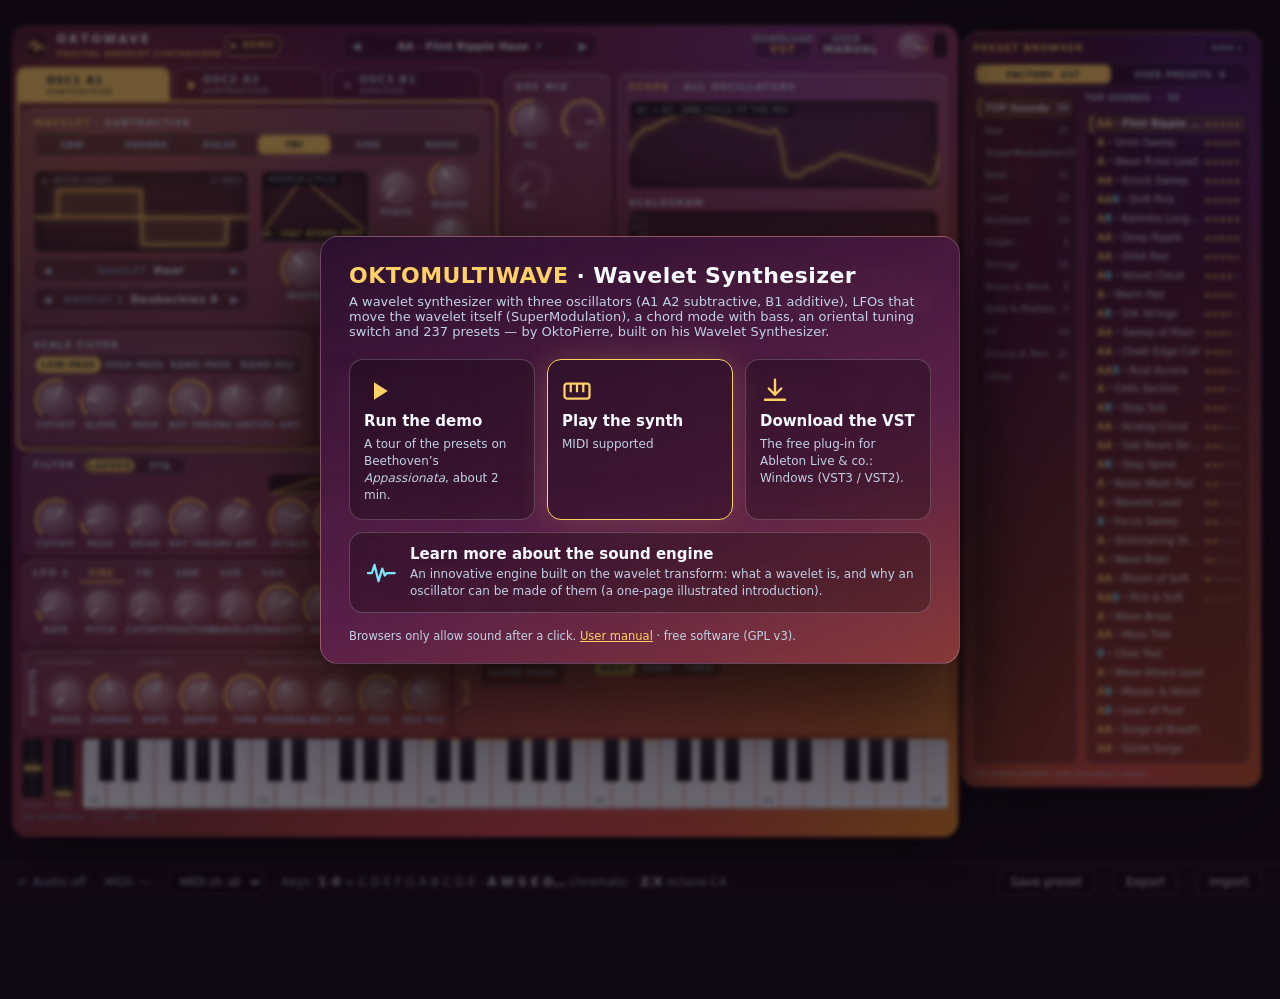
==== web/index.html @ 06628cd1 "OktoWave 1.0.7: version, docs (CLAUDE.md 3.7b, README, RELEASE_HISTORY, Revue_CPU_1.0.7.md), the wel" ====
<!doctype html>
<!-- Copyright (C) 2026 Pierre Arnaud GUYOT (OktoPierre). SPDX-License-Identifier: GPL-3.0-or-later -->
<html lang="en">
<head>
<meta charset="utf-8">
<meta name="viewport" content="width=device-width, initial-scale=1">
<title>Okto MultiWave Synth</title>
<meta name="author" content="Pierre Arnaud GUYOT (OktoPierre)">
<!-- Okto MultiWave Synth — created by Pierre Arnaud GUYOT (OktoPierre); based on his Wavelet Synthesizer (beta 0.7). Release beta 0.2 (see RELEASE_HISTORY.md). -->
<link rel="icon" href="data:image/svg+xml,%3Csvg xmlns='http://www.w3.org/2000/svg' viewBox='0 0 32 32'%3E%3Crect width='32' height='32' rx='7' fill='%2316191f'/%3E%3Cpath d='M4 16h5l3-9 4 18 4-13 3 7h5' fill='none' stroke='%232fd4c6' stroke-width='2.6' stroke-linejoin='round' stroke-linecap='round'/%3E%3C/svg%3E">
<link rel="stylesheet" href="css/synth.css">
</head>
<body>
<div id="stage">
  <div id="device" class="mode-a" aria-label="Okto MultiWave Synth — a wavelet synthesizer with three oscillators"></div>
</div>

<div id="statusbar">
  <span id="st-audio" class="st-item"><i class="dot"></i><span>Audio off</span></span>
  <span id="st-midi" class="st-item">MIDI: —</span>
  <select id="midi-ch" class="st-sel" title="MIDI input channel (right-click a control on the panel for MIDI learn)"></select>
  <span class="st-item st-keys" title="Digits 1–9 0 (or numeric keypad) = C D E F G A B C D E · letter rows A W S E D F T G Y H U J K = chromatic · Z / X = octave down / up">Keys: <b>1</b>–<b>0</b> = C D E F G A B C D E · <b>A W S E D…</b> chromatic · <b>Z</b>/<b>X</b> octave <span id="st-oct">C4</span></span>
  <button id="btn-save" class="st-btn" title="Save the current sound as a user preset">Save preset</button>
  <button id="btn-export" class="st-btn" title="Download the current sound as a .json file">Export</button>
  <button id="btn-import" class="st-btn" title="Load a preset from a .json file">Import</button>
  <input id="file-import" type="file" accept=".json,application/json" hidden>
</div>

<!-- beta 0.6: the welcome window. Browsers allow sound only after a click: each choice is that click. It comes back with a
     message in place of the sub-title when another window takes the audio (app.js showOverlay). -->
<div id="start-overlay">
  <div class="welcome" role="dialog" aria-modal="true" aria-labelledby="w-title" aria-describedby="w-sub">
    <h1 id="w-title"><span>OKTOMULTIWAVE</span> · Wavelet Synthesizer</h1>
    <p id="w-sub" class="sub">A wavelet synthesizer with three oscillators (A1 A2 subtractive, B1 additive), LFOs that move the wavelet itself (SuperModulation), a chord mode with bass, an oriental tuning switch and 237 presets — by OktoPierre, built on his Wavelet Synthesizer.</p>
    <div class="choices">
      <button id="w-demo" class="choice">
        <svg viewBox="0 0 24 24" aria-hidden="true"><path d="M8 5v14l11-7z" fill="currentColor"/></svg>
        <b>Run the demo</b><small>A tour of the presets on Beethoven’s <i>Appassionata</i>, about 2 min.</small></button>
      <button id="start-btn" class="choice main">
        <svg viewBox="0 0 24 24" aria-hidden="true"><rect x="2" y="6" width="20" height="12" rx="2" fill="none" stroke="currentColor" stroke-width="1.8"/><path d="M7 6v7M12 6v7M17 6v7" stroke="currentColor" stroke-width="1.8"/></svg>
        <b>Play the synth</b><small>MIDI supported</small></button>
      <a id="w-vst" class="choice dl" href="https://github.com/PierreArnaudGUYOT/Free-Wavelet-Synthesizer-VST/releases/latest" target="_blank" rel="noopener">
        <svg viewBox="0 0 24 24" aria-hidden="true"><path d="M12 3v12m0 0l-5-5m5 5l5-5M4 19h16" fill="none" stroke="currentColor" stroke-width="1.9" stroke-linecap="round"/></svg>
        <b>Download the VST</b><small>The free plug-in for Ableton Live &amp; co.: Windows (VST3 / VST2).</small></a>
      <a id="w-learn" class="choice learn" href="manual/wavelets.html" target="_blank" rel="noopener">
        <svg viewBox="0 0 24 24" aria-hidden="true"><path d="M1.5 12h3.2l2.1-6.5 3.2 13 3-10 2.1 5.5 1.6-2h6.3" fill="none" stroke="currentColor" stroke-width="1.8" stroke-linecap="round" stroke-linejoin="round"/></svg>
        <span><b>Learn more about the sound engine</b><small>An innovative engine built on the wavelet transform: what a wavelet is, and why an oscillator can be made of them (a one-page illustrated introduction).</small></span></a>
    </div>
    <p class="foot">Browsers only allow sound after a click. <a id="w-manual" href="manual/manual.html" target="_blank" rel="noopener">User manual</a> · free software (GPL v3).</p>
  </div>
</div>

<div id="manual-overlay" hidden>
  <div class="manual-frame">
    <div class="manual-bar">
      <span id="manual-title">Manual</span>
      <span class="st-spacer"></span>
      <a id="manual-newtab" href="#" target="_blank" rel="noopener">Open in new tab</a>
      <button id="manual-close" title="Close (Esc)">✕</button>
    </div>
    <iframe id="manual-iframe" title="User manual"></iframe>
  </div>
</div>

<script src="js/spec.js"></script>
<script src="js/core.js"></script>
<script src="js/worklet.js"></script>
<script src="js/ui.js"></script>
<script src="js/demo_data.js"></script>
<script src="js/demo.js"></script>
<script src="js/app.js"></script>
</body>
</html>
---- web/css/synth.css ----
/* Copyright (C) 2026 Pierre Arnaud GUYOT (OktoPierre)
   SPDX-License-Identifier: GPL-3.0-or-later */
/* Okto MultiWave Synth — created by Pierre Arnaud GUYOT (OktoPierre); based on his Wavelet Synthesizer (beta 0.7). Release beta 0.3.
   Web UI. The device is a fixed 1100×894 panel (+ 120 with CHORD MODE) scaled to fit. */
/* CRÉPUSCULE (Aurora family, the owner's choice among 50 mock-ups): orange to violet frosted glass. The panel is a warm diagonal gradient with soft colour blobs, the cards are glass
   (translucent white over it), the controls are dark translucent insets, the accents are gold (A1 A2) and cyan (B1). */
:root {
  --page: #0f0a12;
  --panel: #5a1f4a;
  --panel-2: #8a3a3a;
  --card: rgba(255, 255, 255, 0.10);
  --card-edge: rgba(255, 255, 255, 0.20);
  --inset: rgba(0, 0, 0, 0.28);
  --text: #f6f9ff;
  --dim: #c2d1e6;
  --faint: #7f93b0;
  --title: #dbe6f6;
  --on-accent: #10222e;  /* the text on an accent fill (active segment, tab, toggle) */
  --accent-a: #ffd166;   /* the subtractive oscillators A1 A2: gold ... */
  --accent-b: #7ae7ff;   /* ... the additive oscillator B1: cyan */
  --brand: #ffd166;      /* the colour of the page's own chrome (links, welcome window): the warm gold of the theme (it was teal) */
  --accent: var(--accent-a);
  --accent-soft: rgba(255, 209, 102, 0.16);
  --danger: #ff6b6b;
  --glass-hi: rgba(255, 255, 255, 0.28);   /* the lit top edge of a glass card */
  --glow-1: #ff7a3d; --glow-2: #7a3dff; --glow-3: #ff3d8a;   /* the three blurred colour blobs behind the cards */
  --grad: linear-gradient(135deg, #2b0f2e 0%, #5a1f4a 25%, #8a3a3a 55%, #c25a2a 85%, #e08a2a 100%);
  --font: "Segoe UI", system-ui, -apple-system, "Helvetica Neue", Arial, sans-serif;
}
* { box-sizing: border-box; }
html, body { margin: 0; height: 100%; background: var(--page); color: var(--text); font-family: var(--font); overflow: hidden; }
body { display: flex; flex-direction: column; }
button { font-family: inherit; }

#stage { flex: 1; position: relative; display: flex; align-items: center; justify-content: center; min-height: 0; }
#device {
  position: absolute; left: 0; top: 0; width: 1100px; height: 894px; transform-origin: 0 0; z-index: 2;   /* ui.js sets 980 with CHORD MODE (the chord card); above the preset list (the demo window may sit over it) */
  background: var(--grad);
  border-radius: 18px; box-shadow: 0 30px 80px rgba(0,0,0,0.7);
  user-select: none; -webkit-user-select: none; touch-action: none;
}
/* the blurred blobs: a layer 20 % larger than the panel on every side, clipped back to the panel's rectangle (inset 20 / 140 = 14.2857 %) with its rounded corners */
#device::before, #browser::before { content: ""; position: absolute; inset: -20%; z-index: 0; pointer-events: none; opacity: 0.45; filter: blur(60px); clip-path: inset(14.2857% round 18px);
  background: radial-gradient(40% 30% at 20% 25%, var(--glow-1) 0%, transparent 60%), radial-gradient(35% 30% at 75% 20%, var(--glow-2) 0%, transparent 60%), radial-gradient(45% 35% at 55% 90%, var(--glow-3) 0%, transparent 60%); }
#device { --accent-tint: rgba(255, 209, 102, 0.07); --accent-line: rgba(255, 209, 102, 0.22); }
#device.mode-b { --accent: var(--accent-b); --accent-soft: rgba(122, 231, 255, 0.16); --accent-tint: rgba(122, 231, 255, 0.07); --accent-line: rgba(122, 231, 255, 0.26); }

/* beta 0.3: the preset browser at the right of the panel (as in the VST plug-in), selection only */
#browser { position: absolute; left: 0; top: 0; width: 348px; height: 878px; transform-origin: 0 0; display: flex; flex-direction: column;
  padding: 6px 12px 10px; background: linear-gradient(160deg, #2b0f2e 0%, #5a1f4a 30%, #8a3a3a 62%, #c25a2a 100%); border: 1px solid var(--card-edge);
  border-radius: 18px; box-shadow: 0 30px 80px rgba(0,0,0,0.7), inset 0 1px 0 var(--glass-hi); user-select: none; -webkit-user-select: none; }
#browser > * { position: relative; z-index: 1; }
#browser.mode-b { --accent: var(--accent-b); }
#browser .bhead { display: flex; align-items: center; justify-content: space-between; height: 22px; }
#browser .btitle { font-size: 10.5px; font-weight: 700; letter-spacing: 0.14em; color: var(--accent); }
#browser .bhide { height: 20px; padding: 0 8px; border: 1px solid var(--card-edge); border-radius: 7px; background: var(--inset); color: var(--dim);
  font-size: 9px; font-weight: 700; letter-spacing: 0.08em; cursor: pointer; }
#browser .bhide:hover { color: var(--text); border-color: rgba(255,255,255,0.4); }
#browser .btabs { display: flex; gap: 2px; height: 28px; margin-top: 6px; padding: 2px; background: var(--inset); border: 1px solid var(--card-edge); border-radius: 9px; }
#browser .btabs button { flex: 1; border: 0; border-radius: 7px; background: transparent; color: var(--dim); font-size: 10px; font-weight: 700;
  letter-spacing: 0.06em; cursor: pointer; white-space: pre; }
#browser .btabs button:hover { color: var(--text); }
#browser .btabs button.on { background: var(--accent); color: var(--on-accent); }
#browser .bcols { flex: 1; display: flex; gap: 8px; margin-top: 8px; min-height: 0; }
#browser .bcats { width: 122px; padding: 4px; background: var(--inset); border: 1px solid var(--card-edge); border-radius: 10px; overflow-y: auto; }
#browser .bcat { display: flex; align-items: center; justify-content: space-between; height: 24px; padding: 0 6px 0 9px; margin-bottom: 2px;
  border-radius: 7px; font-size: 11px; color: var(--dim); cursor: pointer; white-space: nowrap; }
#browser .bcat .n { font-size: 9.5px; color: var(--dim); }
#browser .bcat:hover { background: rgba(255,255,255,0.08); color: var(--text); }
#browser .bcat.sel { background: var(--accent-soft); color: var(--text); font-weight: 700; box-shadow: inset 2.5px 0 0 var(--accent); }
#browser .bcat.empty { color: var(--faint); }
#browser .bright { flex: 1; display: flex; flex-direction: column; min-width: 0; }
#browser .bhd { height: 20px; font-size: 9.5px; font-weight: 700; letter-spacing: 0.06em; color: var(--dim); white-space: pre; overflow: hidden; }
#browser .blist { flex: 1; padding: 4px; background: var(--inset); border: 1px solid var(--card-edge); border-radius: 10px; overflow-y: auto; }
/* beta 0.4: a wide scroll bar, always shown, easy to drag with a trackpad (as in the plug-in) */
#browser .blist::-webkit-scrollbar { width: 12px; }
#browser .blist::-webkit-scrollbar-track { background: rgba(255,255,255,0.06); border-radius: 6px; }
#browser .blist::-webkit-scrollbar-thumb { min-height: 28px; background: rgba(255,255,255,0.27); border: 1px solid transparent; background-clip: padding-box; border-radius: 6px; }
#browser .blist::-webkit-scrollbar-thumb:hover { background-color: rgba(255,255,255,0.43); }
#browser .bsnd { display: flex; align-items: center; height: 22px; padding: 0 6px 0 9px; border-radius: 6px; font-size: 11.5px; color: var(--text);
  cursor: pointer; white-space: nowrap; }
#browser .bsnd:hover { background: rgba(255,255,255,0.09); }
#browser .bsnd.cur { background: var(--accent-soft); color: #fff; font-weight: 700; box-shadow: inset 2.5px 0 0 var(--accent); }
#browser .bsnd .eng { font-weight: 800; margin-right: 3px; }
#browser .bsnd .eng .a { color: var(--accent-a); }
#browser .bsnd .eng .b { color: var(--accent-b); }
#browser .bsnd .nm { flex: 1; overflow: hidden; text-overflow: ellipsis; }
#browser .bsnd .mk { margin-left: 6px; color: var(--accent-a); font-size: 10px; }
#browser .bsnd .mk.vote { opacity: 0.8; font-size: 9.5px; font-weight: 700; }
/* version 1.0.3: OktoPierre's stars of the third listening, 1 to 10 as five stars with half stars (a gradient cut at --r), read only */
#browser .bsnd .rate { margin-left: 4px; font-size: 9.5px; letter-spacing: 0; white-space: nowrap; background: linear-gradient(90deg, var(--accent-a) var(--r), rgba(255,255,255,0.22) var(--r)); -webkit-background-clip: text; background-clip: text; color: transparent; pointer-events: none; }
#browser .bnone { padding: 8px; font-size: 10.5px; color: var(--faint); white-space: normal; }
#browser .bstatus { margin-top: 6px; font-size: 9px; color: var(--dim); white-space: nowrap; overflow: hidden; text-overflow: ellipsis; }

.section { position: absolute; }
.section.card { background: linear-gradient(180deg, rgba(255,255,255,0.10), rgba(255,255,255,0.045)); border: 1px solid var(--card-edge); border-radius: 14px;
  box-shadow: inset 0 1px 0 var(--glass-hi), 0 10px 30px rgba(0,0,0,0.25); }
.section .title { position: absolute; left: 12px; top: 8px; font-size: 10.5px; font-weight: 700; letter-spacing: 0.16em; color: var(--title); white-space: nowrap; }
.section .title b { color: var(--accent); font-weight: 700; }
/* beta 0.3.3: a card whose title is a vertical strip at the left (EFFECTS, PLAY) */
.section.vt .title { left: 0; top: 0; width: 22px; height: 100%; display: flex; align-items: center; justify-content: center; box-sizing: border-box;
  writing-mode: vertical-rl; transform: rotate(180deg); font-size: 9.5px; letter-spacing: 0.12em; border-right: 1px solid var(--card-edge); }
.section.hidden { display: none; }
.w { position: absolute; }

/* knobs */
.knob { cursor: ns-resize; }
.knob svg { position: absolute; left: 0; top: 0; overflow: visible; }
.knob .label { position: absolute; left: -6px; right: -6px; text-align: center; font-size: 9.5px; font-weight: 600; letter-spacing: 0.06em;
  color: var(--dim); white-space: nowrap; overflow: hidden; }
.knob.active .label, .knob:hover .label { color: var(--text); }
.knob svg stop:first-child { stop-color: rgba(255,255,255,0.55); }
.knob svg stop:last-child { stop-color: rgba(255,255,255,0.12); }
.knob svg path:first-of-type { stroke: rgba(255,255,255,0.18); }
.knob svg circle:first-of-type { stroke: rgba(255,255,255,0.35); }
.knob svg line { stroke: #ffffff; }
.knob .label.value { color: var(--accent); }
.knob.disabled { opacity: 0.35; }
.knobS .label { display: none; }

/* segmented & stepper */
.seg { display: flex; background: var(--inset); border: 1px solid var(--card-edge); border-radius: 9px; padding: 2px; gap: 2px; }
.seg button { flex: 1; border: 0; background: transparent; color: var(--dim); font-size: 10px; font-weight: 700; letter-spacing: 0.08em;
  border-radius: 7px; cursor: pointer; padding: 0; }
.seg button:hover { color: var(--text); background: rgba(255,255,255,0.08); }
.seg button.on { color: var(--on-accent); background: var(--accent); box-shadow: 0 0 12px var(--accent-soft); }
/* beta 0.3: the folder tabs of the oscillators and the L-shaped plate behind the cards of the oscillator shown */
.osctabs { z-index: 3; }
/* Crépuscule: the folder tab of the oscillator shown and the plate under its cards are ONE flat outline: the accent colour, solid, 2.5 px, no glow, a flat 10 % tint inside
   (the 1.0.5 "trail of light" gradient is gone; ui.js oscTabs only draws the path) */
svg.oscframe { position: absolute; left: 0; top: 0; overflow: visible; pointer-events: none; stroke-linejoin: round; filter: none; }
svg.oscframe path { stroke: var(--accent); stroke-width: 2.5; fill: color-mix(in srgb, var(--accent) 10%, transparent); }
.otab { position: absolute; top: 0; width: 176px; height: 38px; display: flex; align-items: center; gap: 10px; padding: 0 14px; box-sizing: border-box;
  border: 2px solid var(--card-edge); border-bottom: 0; border-radius: 14px 14px 0 0; background: rgba(0,0,0,0.12); color: var(--dim); cursor: pointer; }
.otab:hover { color: var(--text); background: rgba(0,0,0,0.3); }
.otab.on { height: 40px; color: var(--on-accent); }
.otab.ea.on { background: var(--accent-a); border-color: var(--accent-a); }
.otab.eb.on { background: var(--accent-b); border-color: var(--accent-b); }
.otab .tx { display: flex; flex-direction: column; gap: 1px; text-align: left; }
.otab .t1 { font-size: 12px; font-weight: 700; letter-spacing: 0.1em; line-height: 1.1; }
.otab .t2 { font-size: 8.5px; font-weight: 600; letter-spacing: 0.12em; opacity: 0.75; line-height: 1.1; }
.otab .dot { width: 8px; height: 8px; flex: none; border-radius: 50%; background: rgba(255,255,255,0.3); }
.otab.ea.heard .dot { background: var(--accent-a); }
.otab.eb.heard .dot { background: var(--accent-b); }
.otab.on .dot { background: var(--on-accent); opacity: 0.35; }
.otab.on.heard .dot { opacity: 1; }
/* beta 0.3.4: the LFO 2 | LFO 3 tabs along the top of the LFO 2/3 card: a tab bar with the folder tabs of the oscillators in small (58 x 22), the tab of the LFO shown filled with
   the accent colour; the card has no title (section.tabbed) */
.section.tabbed .title { display: none; }
.lfotabs { z-index: 3; }
.lfotabs .tabbar { position: absolute; left: 0; top: 0; right: 0; height: 25px; background: rgba(0, 0, 0, 0.18); border-bottom: 1px solid var(--card-edge); border-radius: 14px 14px 0 0; }
.ltab { position: absolute; top: 3px; width: 58px; height: 22px; display: flex; align-items: center; gap: 4px; padding: 0 5px; box-sizing: border-box; z-index: 3;
  border: 2px solid var(--card-edge); border-bottom: 0; border-radius: 10px 10px 0 0; background: rgba(0,0,0,0.22); color: var(--dim); cursor: pointer; }
.ltab:hover { color: var(--text); background: rgba(0,0,0,0.32); }
.ltab .tx { display: flex; flex-direction: column; text-align: left; }
.ltab .t1 { font-size: 10px; font-weight: 700; letter-spacing: 0.06em; line-height: 1.1; white-space: nowrap; }
.ltab .dot { width: 8px; height: 8px; flex: none; border-radius: 50%; background: rgba(255,255,255,0.3); }
.ltab.heard .dot { background: var(--accent); }
.ltab.on { z-index: 4; color: var(--on-accent); background: var(--accent); border-color: var(--accent); }
.ltab.on .dot { background: var(--on-accent); opacity: 0.3; }
.ltab.on.heard .dot { opacity: 1; }
/* beta 0.3.4: a wave selector drawn underlined (LFO 1): no frame, the wave shown is written in the accent colour with a line under it */
.seg.uline { background: transparent; border: 0; border-bottom: 1px solid var(--card-edge); border-radius: 0; padding: 0; gap: 0; }
.seg.uline button { border-radius: 0; background: transparent; border-bottom: 2px solid transparent; margin-bottom: -1px; box-shadow: none; }
.seg.uline button:hover { background: transparent; }
.seg.uline button.on { background: transparent; box-shadow: none; color: var(--accent); border-bottom-color: var(--accent); }
.seg.engine { padding: 3px; border-radius: 9px; }
.seg.engine button { font-size: 11px; letter-spacing: 0.1em; }
.seg.engine button:nth-child(1).on, .seg.engine button:nth-child(2).on { background: var(--accent-a); }   /* A1 A2 */
.seg.engine button:nth-child(3).on, .seg.engine button:nth-child(4).on { background: var(--accent-b); }   /* B1 B2 */
.seg.engine button:nth-child(2), .seg.engine button:nth-child(4) { margin-right: 4px; }   /* the two engines apart */
.seg.engine button:nth-child(1), .seg.engine button:nth-child(3) { color: var(--text); }

/* beta 0.3: drop-down menu widget (LFO 2 TARGET) */
.menu button { width: 100%; height: 100%; display: flex; align-items: center; justify-content: space-between; padding: 0 6px;
  background: var(--inset); border: 1px solid var(--card-edge); border-radius: 9px; color: var(--accent); font-size: 9.5px; font-weight: 700;
  letter-spacing: 0.06em; cursor: pointer; }
.menu button:hover { border-color: rgba(255,255,255,0.4); }
.menu button span { color: var(--dim); font-size: 9px; }
.menu button i { font-style: normal; flex: 1; min-width: 0; text-align: left; overflow: hidden; text-overflow: ellipsis; white-space: nowrap; }
.section.tabbed .menu button { padding: 0 5px; gap: 2px; }   /* beta 0.3.4: the TARGET menu of the LFO 2/3 card is 80 px wide */
.menu .mcap { position: absolute; left: 0; right: 0; top: -17px; text-align: center; font-size: 9.5px; font-weight: 700; letter-spacing: 0.06em;
  color: var(--dim); pointer-events: none; }
.menu .mpop { position: absolute; left: 0; bottom: calc(100% + 4px); min-width: 140px; background: rgba(32, 14, 36, 0.96); border: 1px solid rgba(255,255,255,0.28); backdrop-filter: blur(14px);
  border-radius: 10px; padding: 4px 0; z-index: 30; box-shadow: 0 10px 30px rgba(0,0,0,0.6); }
.menu .mpop .it { padding: 5px 12px; font-size: 12px; cursor: pointer; white-space: nowrap; }
.menu .mpop .it:hover { background: rgba(255,255,255,0.06); }
.menu .mpop .it.cur { color: var(--accent); }
/* beta 0.3.4: the ORIENTAL colour code, on while the TUNING switch is ARAB or TURK (ui.js: class "orient", the palette of ORIENT in tools/spec.js as the variables --or-*): the
   accent is terracotta (the oscillators A) or turquoise (B), the cards stay grey, the PLAY card has a pattern and a terracotta / turquoise dress */
#device.orient { --accent-a: var(--or-a); --accent-b: var(--or-b); --accent: var(--or-a); --accent-soft: var(--or-a-soft); --accent-tint: var(--or-a-tint); --accent-line: var(--or-a-line); }
#device.orient.mode-b { --accent: var(--or-b); --accent-soft: var(--or-b-soft); --accent-tint: var(--or-b-tint); --accent-line: var(--or-b-line); }
#browser.orient { --accent-a: var(--or-a); --accent-b: var(--or-b); --accent: var(--or-a); --accent-soft: var(--or-a-soft); }
#browser.orient.mode-b { --accent: var(--or-b); --accent-soft: var(--or-b-soft); }
.orientbg { display: none; position: absolute; left: 1px; top: 1px; border-radius: 9px; pointer-events: none; }
#device.orient .orientbg { display: block; }
#device.orient .section[data-sid="play"] { background: linear-gradient(180deg, var(--or-pl0), var(--or-pl1)); border-color: var(--or-c2); box-shadow: inset 0 0 0 1px var(--or-c2-line), 0 0 18px var(--or-glow); }
#device.orient .section[data-sid="play"] .title { background: linear-gradient(90deg, var(--or-c4), var(--or-c4-86)); border-right-color: var(--or-c2); color: var(--or-c2); }
#device.orient .section[data-sid="play"] .title b { color: var(--or-c2); }
#device.orient .section[data-sid="play"] .wlabel, #device.orient .section[data-sid="play"] .menu .mcap { color: var(--or-dim); }
#device.orient .section[data-sid="play"] .wlabel span, #device.orient .section[data-sid="play"] .menu .mcap span { background: rgba(7, 10, 22, 0.78); border-radius: 4px; padding: 1px 7px; }
.step { display: flex; align-items: stretch; background: var(--inset); border: 1px solid var(--card-edge); border-radius: 9px; overflow: hidden; }
.step button { width: 30px; border: 0; background: transparent; color: var(--dim); cursor: pointer; font-size: 12px; }
.step button:hover { color: var(--accent); background: rgba(255,255,255,0.08); }
.step .name { flex: 1; display: flex; align-items: center; justify-content: center; gap: 8px; font-size: 12px; font-weight: 700;
  letter-spacing: 0.08em; color: var(--text); cursor: pointer; white-space: nowrap; }
.step .name small { color: var(--faint); font-weight: 600; font-size: 9.5px; letter-spacing: 0.12em; }

/* drawbars */
.drawbar { cursor: ns-resize; }
.drawbar .track { position: absolute; left: 7px; right: 7px; top: 0; bottom: 0; background: var(--inset); border-radius: 5px; border: 1px solid var(--card-edge); overflow: hidden; }
.drawbar .fill { position: absolute; left: 0; right: 0; bottom: 0; background: linear-gradient(180deg, var(--accent), rgba(255,174,66,0.35)); opacity: 0.85; }
.drawbar .cap { position: absolute; left: 0; right: 0; height: 10px; border-radius: 3px; background: linear-gradient(180deg, #f1f4f8, #b9c1cc);
  box-shadow: 0 2px 4px rgba(0,0,0,0.5); }
.drawbar .num { position: absolute; left: -4px; right: -4px; bottom: -16px; text-align: center; font-size: 9.5px; font-weight: 700; color: var(--dim); }
.drawbar:hover .num, .drawbar.active .num { color: var(--accent); }

/* canvases */
canvas.disp { position: absolute; left: 0; top: 0; border-radius: 6px; }
.screen { background: rgba(0,0,0,0.45); border: 1px solid var(--card-edge); border-radius: 10px; box-shadow: inset 0 0 24px rgba(0,0,0,0.5); }

/* header widgets */
.logo { display: flex; align-items: center; gap: 10px; }
.logo .mark { width: 30px; height: 30px; border-radius: 9px; background: var(--inset); border: 1px solid var(--card-edge); display: flex; align-items: center; justify-content: center; }
.logo .txt { line-height: 1.05; }
.logo .txt b { display: block; font-size: 13.5px; letter-spacing: 0.22em; color: var(--text); }
.logo .txt span { font-size: 9px; letter-spacing: 0.1em; color: var(--accent); font-weight: 700; white-space: nowrap; }
.presets { display: flex; background: var(--inset); border: 1px solid var(--card-edge); border-radius: 9px; overflow: visible; position: relative; }
.presets button.arrow { width: 30px; border: 0; background: transparent; color: var(--dim); cursor: pointer; }
.presets button.arrow:hover { color: var(--accent); }
.presets .pname { flex: 1; display: flex; align-items: center; justify-content: center; gap: 8px; font-size: 12.5px; font-weight: 600; cursor: pointer; color: var(--text); }
.presets .pname .dirty { color: var(--accent); font-size: 14px; line-height: 1; }
.presets .pname .chev { color: var(--faint); font-size: 10px; }
.pmenu { position: absolute; top: 34px; left: 0; right: 0; background: rgba(32, 14, 36, 0.96); border: 1px solid rgba(255,255,255,0.28); border-radius: 12px; padding: 6px 0; backdrop-filter: blur(14px);
  box-shadow: 0 14px 40px rgba(0,0,0,0.6); z-index: 50; max-height: 520px; overflow-y: auto; }
.pmenu .grp { font-size: 9.5px; letter-spacing: 0.16em; color: var(--faint); padding: 8px 14px 4px; font-weight: 700; }
.pmenu .grp.fold { cursor: pointer; display: flex; align-items: baseline; gap: 6px; user-select: none; color: var(--faint); }
.pmenu .grp.fold:hover, .pmenu .grp.fold.open { color: var(--dim); }
.pmenu .grp .tw { width: 10px; display: inline-block; }
.pmenu .grp .cnt { margin-left: auto; font-weight: 400; letter-spacing: 0; }
.pmenu .it { padding: 6px 14px; font-size: 12.5px; cursor: pointer; display: flex; justify-content: space-between; }
.pmenu .it:hover { background: rgba(255,255,255,0.06); }
.pmenu .it.cur { color: var(--accent); }
.pmenu .eng { display: inline-block; min-width: 24px; font-weight: 800; }
.pmenu .eng .d, #browser .bsnd .eng .d { color: var(--dim); font-weight: 600; }
.pmenu .eng .a { color: var(--accent-a); }
.pmenu .eng .b { color: var(--accent-b); }
.pmenu .it .del { color: var(--faint); visibility: hidden; }
.pmenu .it:hover .del { visibility: visible; }
.pmenu .it .del:hover { color: var(--danger); }
.hbtn { border: 1px solid var(--card-edge); background: var(--inset); color: var(--dim); border-radius: 9px; font-size: 10px; font-weight: 700; letter-spacing: 0.1em;
  cursor: pointer; line-height: 1.15; }
.hbtn:hover { color: var(--text); border-color: rgba(255,255,255,0.4); }
.hbtn b { display: block; font-size: 12px; color: var(--text); }
/* beta 0.6: MANUAL in the colour of the engine shown (its manual opens); DOWNLOAD VST is a link styled as a button */
.hbtn.manual b { color: var(--text); }
a.hbtn { display: flex; flex-direction: column; align-items: center; justify-content: center; text-decoration: none; }
.hbtn.dl { letter-spacing: 0.04em; }   /* DOWNLOAD fills the 68 px button otherwise */
.hbtn.dl b { color: var(--accent-a); letter-spacing: 0.1em; }
.zoom { display: none; }
/* demo */
.demo-btn { position: absolute; left: 248px; top: 12px; width: 64px; height: 24px; white-space: nowrap; padding: 0; color: var(--accent); border-color: var(--accent);
  font-size: 10px; letter-spacing: 0.1em; z-index: 5; }
.demo-btn:hover { color: var(--on-accent); background: var(--accent); }
.demo-btn.running { color: var(--on-accent); background: var(--accent); box-shadow: 0 0 14px var(--accent-soft); }
.demo-win { position: absolute; left: 700px; top: 362px; width: 386px; display: none; z-index: 40; background: rgba(28, 10, 32, 0.9);
  border: 1px solid var(--accent); border-radius: 14px; box-shadow: 0 12px 40px rgba(0,0,0,0.6), 0 0 24px var(--accent-soft); }
.dw-bar { display: flex; align-items: center; justify-content: space-between; gap: 8px; padding: 6px 8px 6px 12px; cursor: move;
  border-bottom: 1px solid var(--card-edge); }
.dw-title { font-size: 10px; font-weight: 700; letter-spacing: 0.08em; color: var(--accent); white-space: nowrap; overflow: hidden; text-overflow: ellipsis; }
.dw-stop { flex: none; border: 1px solid var(--card-edge); background: var(--inset); color: var(--text); border-radius: 7px; font-size: 9.5px; font-weight: 700;
  letter-spacing: 0.08em; padding: 3px 8px; cursor: pointer; }
.dw-stop:hover { border-color: var(--accent); color: var(--accent); }
.dw-body { padding: 10px 14px 10px; }
.dw-sec { font-size: 10px; font-weight: 700; letter-spacing: 0.1em; color: var(--dim); text-transform: uppercase; }
.dw-param { font-size: 17px; font-weight: 700; color: var(--text); margin-top: 5px; line-height: 1.25; }
.dw-val { font-size: 12.5px; color: var(--accent); margin-top: 3px; font-variant-numeric: tabular-nums; white-space: nowrap; overflow: hidden; text-overflow: ellipsis; }
/* the presentation of the synth (DEMO_STORY): the chapter in small capitals, then the sentence, large and plain */
.dw-chap { margin-top: 11px; padding-top: 10px; border-top: 1px solid var(--card-edge); font-size: 10px; font-weight: 700; letter-spacing: 0.12em; color: var(--accent); }
.dw-text { font-size: 17px; line-height: 1.42; font-weight: 500; color: var(--text); margin-top: 5px; min-height: 72px; }
.dw-prog { height: 3px; background: rgba(255,255,255,0.14); border-radius: 2px; margin-top: 8px; overflow: hidden; }
.dw-prog i { display: block; height: 100%; width: 0; background: var(--accent); }
.dw-foot { display: flex; justify-content: space-between; font-size: 9.5px; color: var(--faint); margin-top: 5px; }
.knob.hot svg { filter: drop-shadow(0 0 6px var(--accent)); }
.knob.hot .label { color: var(--accent); }
.seg.hot, .step.hot { box-shadow: 0 0 0 1px var(--accent), 0 0 14px var(--accent-soft); }
.drawbar.hot .track { border-color: var(--accent); box-shadow: 0 0 10px var(--accent-soft); }
.credit { font-size: 9.5px; line-height: 15px; color: var(--faint); text-align: left; letter-spacing: 0.04em; white-space: nowrap; }
.credit b { font-size: 13px; font-weight: 600; letter-spacing: 0.02em; color: var(--text); }
/* Okto MultiWave Synth: on / off buttons (CHORD ON, BASS), the chord pads and the strum plate */
.toggle button { width: 100%; height: 100%; padding: 0; border: 1px solid var(--card-edge); border-radius: 9px; background: var(--inset); color: var(--dim);
  font-size: 9px; font-weight: 700; letter-spacing: 0.08em; cursor: pointer; }
.toggle button:hover { color: var(--text); border-color: rgba(255,255,255,0.4); background: rgba(255,255,255,0.1); }
.toggle button.on { background: var(--accent); border-color: var(--accent); color: var(--on-accent); box-shadow: 0 0 12px var(--accent-soft); }
.chordpads canvas, .strumplate canvas, .chordname canvas { border-radius: 7px; }
/* a caption written like a section title (beta 0.6: SCALOGRAM inside the SCOPE card) */
.wlabel { font-size: 10.5px; font-weight: 700; letter-spacing: 0.14em; line-height: 14px; color: var(--title); white-space: nowrap; }

/* status bar */
#statusbar { height: 38px; flex: none; display: flex; align-items: center; gap: 18px; padding: 0 18px; font-size: 12px; color: var(--dim);
  border-top: 1px solid var(--card-edge); background: #150a18; }
.st-item { display: inline-flex; align-items: center; gap: 7px; white-space: nowrap; }
.st-item b { color: var(--text); }
.st-keys { flex: 1 1 auto; min-width: 0; overflow: hidden; text-overflow: ellipsis; display: block; }
#st-midi { flex: none; max-width: 460px; overflow: hidden; text-overflow: ellipsis; display: block; }
.st-sel { flex: none; border: 1px solid var(--card-edge); background: var(--inset); color: var(--text); border-radius: 8px; padding: 4px 6px; font-size: 12px; cursor: pointer; }
.st-sel:hover { border-color: var(--brand); }
#st-audio { flex: none; }
.dot { width: 8px; height: 8px; border-radius: 50%; background: #444b57; display: inline-block; }
.st-item.on .dot { background: #3ddc84; box-shadow: 0 0 8px #3ddc84; }
.st-spacer { flex: 1; }
.st-btn { flex: none; white-space: nowrap; border: 1px solid var(--card-edge); background: var(--inset); color: var(--text); border-radius: 8px; padding: 5px 12px; font-size: 12px; cursor: pointer; }
.st-btn:hover { border-color: var(--brand); }

/* overlays */
/* beta 0.6: the welcome window (browsers need a click before any sound): run the demo, play, or download the VST.
   margin: auto centres it and still lets a short screen scroll to its top. */
#start-overlay { position: fixed; inset: 0; display: flex; padding: 16px; overflow-y: auto;
  background: rgba(15, 8, 18, 0.6); backdrop-filter: blur(2px); z-index: 80; }
#start-overlay.gone { display: none; }
.welcome { width: 640px; max-width: 100%; margin: auto; padding: 26px 28px 20px; background: linear-gradient(160deg, rgba(43,15,46,0.97), rgba(90,31,74,0.95) 60%, rgba(138,58,58,0.95)); border: 1px solid var(--card-edge); border-radius: 18px;
  box-shadow: 0 30px 90px rgba(0,0,0,0.65); color: var(--text); }
.welcome h1 { margin: 0; font-size: 22px; letter-spacing: 0.02em; }
.welcome h1 span { color: var(--brand); }
.welcome .sub { margin: 6px 0 20px; color: var(--dim); font-size: 13px; }
.welcome .sub.msg { color: var(--accent-a); }
.welcome .choices { display: grid; grid-template-columns: repeat(3, 1fr); gap: 12px; }
.welcome .choice { display: flex; flex-direction: column; align-items: flex-start; gap: 6px; padding: 16px 14px; border: 1px solid var(--card-edge);
  border-radius: 14px; background: rgba(0,0,0,0.28); color: var(--text); font: inherit; text-align: left; text-decoration: none; cursor: pointer; }
.welcome .choice:hover { border-color: var(--brand); background: rgba(0,0,0,0.4); }
.welcome .choice.main { border-color: var(--brand); box-shadow: 0 0 30px rgba(255,209,102,0.18); }
.welcome .choice svg { width: 30px; height: 30px; flex: none; color: var(--brand); }
.welcome .choice.dl svg { color: var(--accent-a); }
/* the fourth box, a whole row under the three choices (the introduction to wavelets) */
.welcome .choice.learn { grid-column: 1 / -1; flex-direction: row; align-items: center; gap: 14px; padding: 12px 16px; }
.welcome .choice.learn svg { color: var(--accent-b); }
.welcome .choice.learn span { display: flex; flex-direction: column; gap: 3px; min-width: 0; }
.welcome .choice b { font-size: 15px; }
.welcome .choice small { color: var(--dim); font-size: 12px; line-height: 1.4; }
.welcome .foot { margin: 16px 0 0; color: var(--dim); font-size: 11.5px; }
.welcome .foot a { color: var(--brand); }
.welcome .choice:focus-visible, .welcome a:focus-visible { outline: 2px solid var(--text); outline-offset: 3px; }
@media (max-width: 560px) {
  .welcome { padding: 20px 16px 16px; }
  .welcome h1 { font-size: 19px; }
  .welcome .choices { grid-template-columns: 1fr; gap: 8px; }
  .welcome .choice { padding: 12px 14px; }
}
#manual-overlay { position: fixed; inset: 0; background: rgba(5, 6, 8, 0.72); z-index: 90; display: flex; align-items: center; justify-content: center; }
#manual-overlay[hidden] { display: none; }
.manual-frame { width: min(1100px, 94vw); height: 90vh; background: #1c0a20; border-radius: 12px; overflow: hidden; display: flex; flex-direction: column;
  box-shadow: 0 30px 80px rgba(0,0,0,0.7); }
.manual-bar { height: 44px; flex: none; display: flex; align-items: center; gap: 16px; padding: 0 10px 0 18px; background: #2b0f2e; color: var(--text); font-size: 13px; font-weight: 600; }
.manual-bar a { color: var(--brand); font-weight: 500; text-decoration: none; }
.manual-bar button { border: 0; background: transparent; color: #c0c8d4; font-size: 18px; cursor: pointer; width: 34px; height: 34px; border-radius: 6px; }
.manual-bar button:hover { background: rgba(255,255,255,0.08); }
#manual-iframe { flex: 1; border: 0; width: 100%; background: #1c0a20; }

.tip { position: fixed; pointer-events: none; z-index: 60; background: #1c0a20; color: var(--text); border: 1px solid rgba(255,255,255,0.28); border-radius: 8px;
  padding: 4px 8px; font-size: 11.5px; white-space: nowrap; box-shadow: 0 6px 18px rgba(0,0,0,0.5); }
.tip b { color: var(--accent); font-weight: 600; }

@media (max-width: 760px) {
  .st-keys { display: none; }
  #statusbar { gap: 10px; padding: 0 10px; }
}
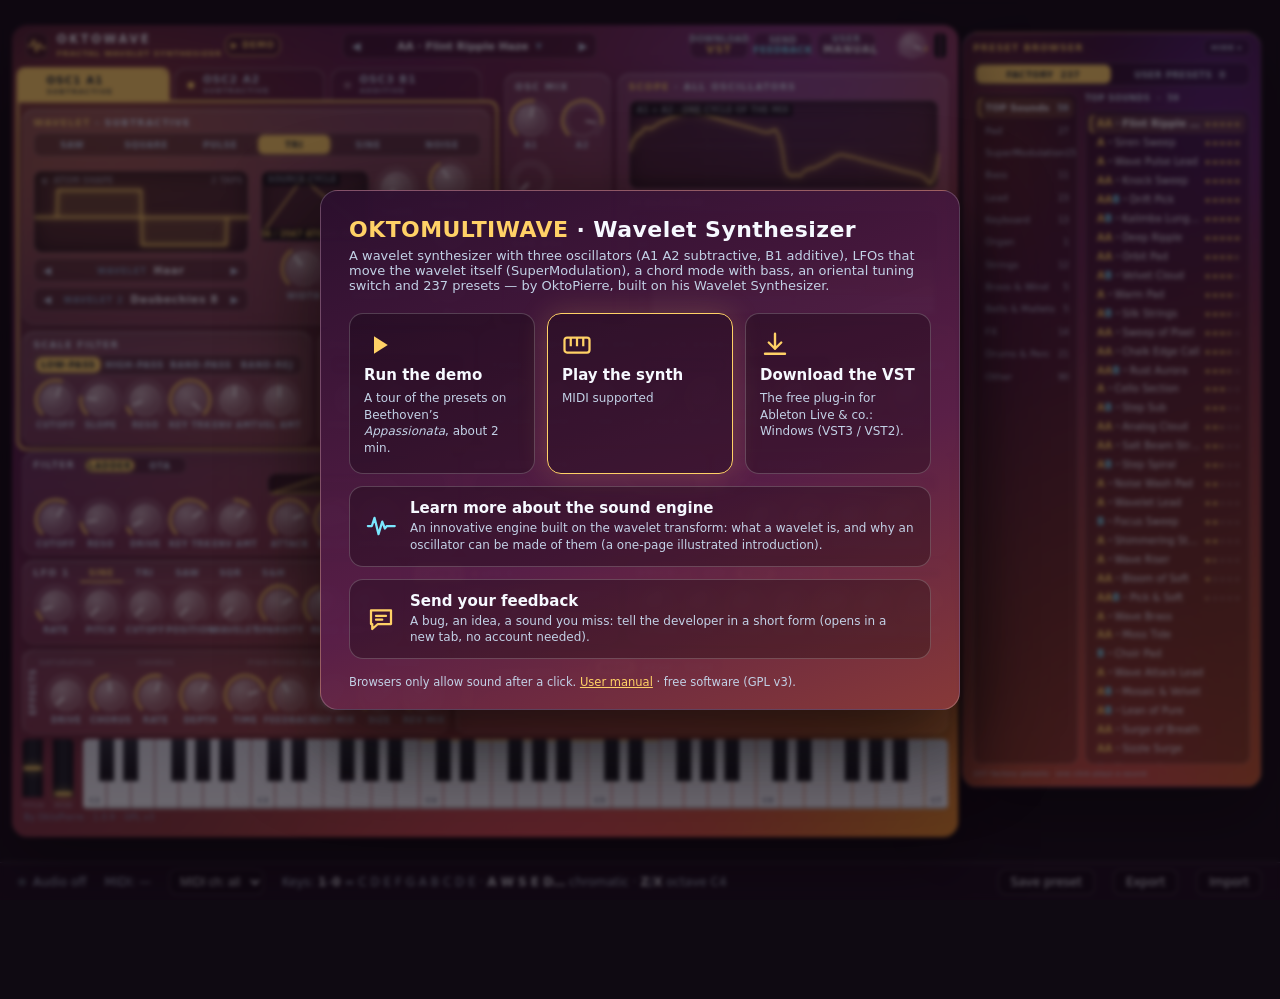
==== commit f3619c33: "OktoWave (Okto MultiWave Synth) 1.0.9: a "Send feedback" button in the web app (header and welcome w" ====
--- a/web/index.html
+++ b/web/index.html
@@ -45,6 +45,9 @@
       <a id="w-learn" class="choice learn" href="manual/wavelets.html" target="_blank" rel="noopener">
         <svg viewBox="0 0 24 24" aria-hidden="true"><path d="M1.5 12h3.2l2.1-6.5 3.2 13 3-10 2.1 5.5 1.6-2h6.3" fill="none" stroke="currentColor" stroke-width="1.8" stroke-linecap="round" stroke-linejoin="round"/></svg>
         <span><b>Learn more about the sound engine</b><small>An innovative engine built on the wavelet transform: what a wavelet is, and why an oscillator can be made of them (a one-page illustrated introduction).</small></span></a>
+      <a id="w-feedback" class="choice learn fb" href="https://docs.google.com/forms/d/e/1FAIpQLSdqkWNwanzcDDURcKepEK_U1P8b_HyR8B5_Gk48xtuQOYHqgQ/viewform" target="_blank" rel="noopener noreferrer">
+        <svg viewBox="0 0 24 24" aria-hidden="true"><path d="M4 5h16v11H9.5L5 20v-4H4z" fill="none" stroke="currentColor" stroke-width="1.8" stroke-linejoin="round"/><path d="M8 9.5h8M8 12.5h5" fill="none" stroke="currentColor" stroke-width="1.8" stroke-linecap="round"/></svg>
+        <span><b>Send your feedback</b><small>A bug, an idea, a sound you miss: tell the developer in a short form (opens in a new tab, no account needed).</small></span></a>
     </div>
     <p class="foot">Browsers only allow sound after a click. <a id="w-manual" href="manual/manual.html" target="_blank" rel="noopener">User manual</a> · free software (GPL v3).</p>
   </div>
--- a/web/css/synth.css
+++ b/web/css/synth.css
@@ -257,6 +257,8 @@
 a.hbtn { display: flex; flex-direction: column; align-items: center; justify-content: center; text-decoration: none; }
 .hbtn.dl { letter-spacing: 0.04em; }   /* DOWNLOAD fills the 68 px button otherwise */
 .hbtn.dl b { color: var(--accent-a); letter-spacing: 0.1em; }
+.hbtn.fb { letter-spacing: 0.04em; }   /* version 1.0.9: SEND FEEDBACK, like DOWNLOAD VST: FEEDBACK is as long as DOWNLOAD */
+.hbtn.fb b { color: var(--accent-b); font-size: 11px; letter-spacing: 0.04em; }
 .zoom { display: none; }
 /* demo */
 .demo-btn { position: absolute; left: 248px; top: 12px; width: 64px; height: 24px; white-space: nowrap; padding: 0; color: var(--accent); border-color: var(--accent);
@@ -335,6 +337,7 @@
 .welcome .choice.learn { grid-column: 1 / -1; flex-direction: row; align-items: center; gap: 14px; padding: 12px 16px; }
 .welcome .choice.learn svg { color: var(--accent-b); }
 .welcome .choice.learn span { display: flex; flex-direction: column; gap: 3px; min-width: 0; }
+.welcome .choice.learn.fb svg { color: var(--accent-a); }   /* version 1.0.9: the fifth box, the feedback form, a row like the fourth */
 .welcome .choice b { font-size: 15px; }
 .welcome .choice small { color: var(--dim); font-size: 12px; line-height: 1.4; }
 .welcome .foot { margin: 16px 0 0; color: var(--dim); font-size: 11.5px; }
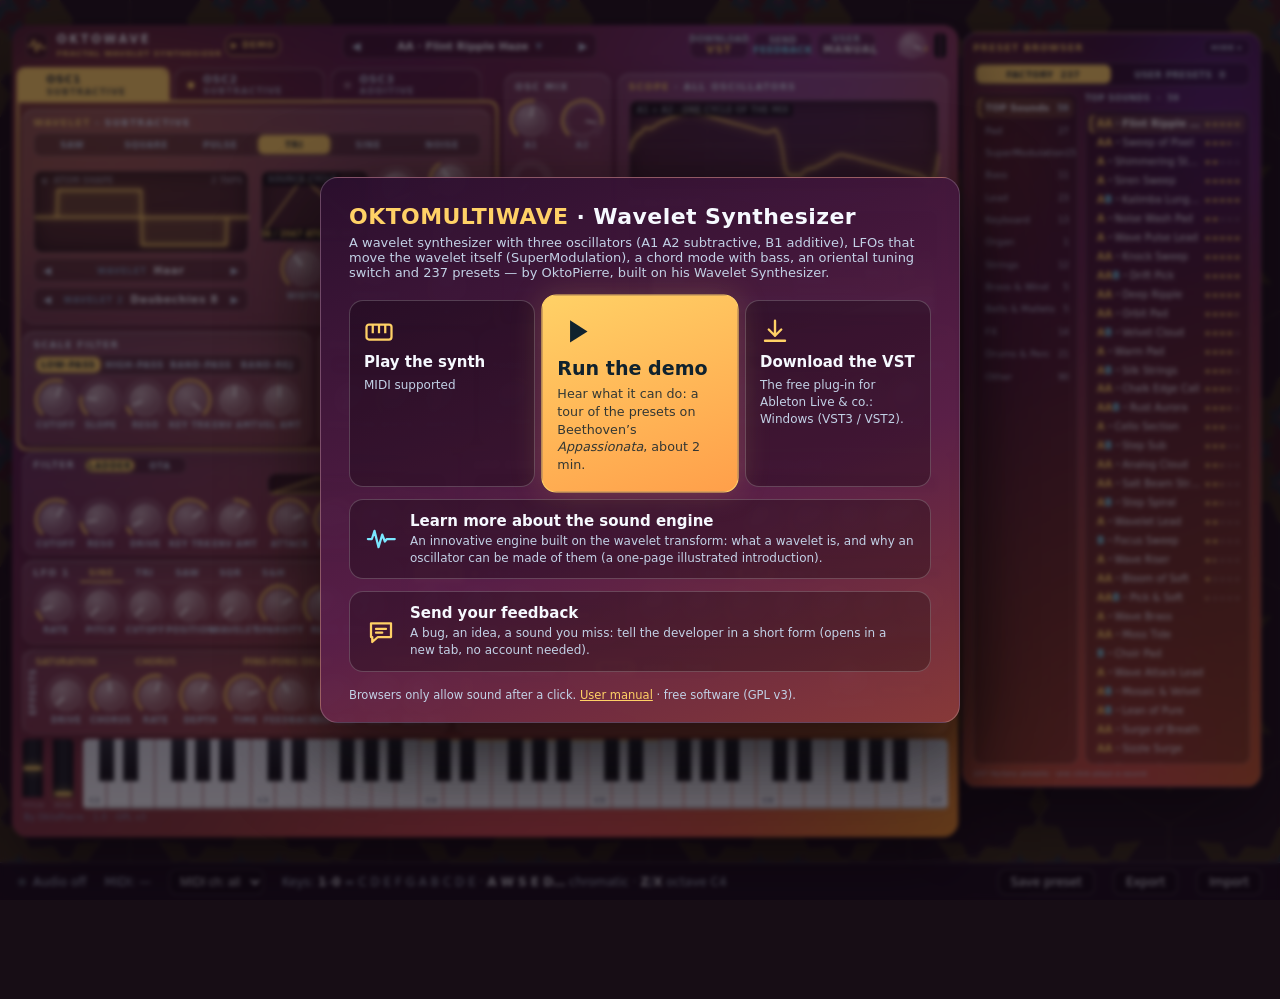
==== commit 9aff46ad: "OktoWave web update 2026-10-22 (web app only; the plug-in stays 1.0.13) - Welcome window: "Run the d" ====
--- a/web/index.html
+++ b/web/index.html
@@ -33,12 +33,13 @@
     <h1 id="w-title"><span>OKTOMULTIWAVE</span> · Wavelet Synthesizer</h1>
     <p id="w-sub" class="sub">A wavelet synthesizer with three oscillators (A1 A2 subtractive, B1 additive), LFOs that move the wavelet itself (SuperModulation), a chord mode with bass, an oriental tuning switch and 237 presets — by OktoPierre, built on his Wavelet Synthesizer.</p>
     <div class="choices">
-      <button id="w-demo" class="choice">
-        <svg viewBox="0 0 24 24" aria-hidden="true"><path d="M8 5v14l11-7z" fill="currentColor"/></svg>
-        <b>Run the demo</b><small>A tour of the presets on Beethoven’s <i>Appassionata</i>, about 2 min.</small></button>
-      <button id="start-btn" class="choice main">
+      <button id="start-btn" class="choice">
         <svg viewBox="0 0 24 24" aria-hidden="true"><rect x="2" y="6" width="20" height="12" rx="2" fill="none" stroke="currentColor" stroke-width="1.8"/><path d="M7 6v7M12 6v7M17 6v7" stroke="currentColor" stroke-width="1.8"/></svg>
         <b>Play the synth</b><small>MIDI supported</small></button>
+      <!-- version 1.0.14 (the owner: "mets Run the demo au milieu, pour le mettre bien en valeur, je veux que les gens cliquent sur Run demo") -->
+      <button id="w-demo" class="choice main demo">
+        <svg viewBox="0 0 24 24" aria-hidden="true"><path d="M8 5v14l11-7z" fill="currentColor"/></svg>
+        <b>Run the demo</b><small>Hear what it can do: a tour of the presets on Beethoven’s <i>Appassionata</i>, about 2 min.</small></button>
       <a id="w-vst" class="choice dl" href="https://github.com/PierreArnaudGUYOT/Free-Wavelet-Synthesizer-VST/releases/latest" target="_blank" rel="noopener">
         <svg viewBox="0 0 24 24" aria-hidden="true"><path d="M12 3v12m0 0l-5-5m5 5l5-5M4 19h16" fill="none" stroke="currentColor" stroke-width="1.9" stroke-linecap="round"/></svg>
         <b>Download the VST</b><small>The free plug-in for Ableton Live &amp; co.: Windows (VST3 / VST2).</small></a>
--- a/web/css/synth.css
+++ b/web/css/synth.css
@@ -28,7 +28,7 @@
   --font: "Segoe UI", system-ui, -apple-system, "Helvetica Neue", Arial, sans-serif;
 }
 * { box-sizing: border-box; }
-html, body { margin: 0; height: 100%; background: var(--page); color: var(--text); font-family: var(--font); overflow: hidden; }
+html, body { margin: 0; height: 100%; background: hsl(312, 28%, 7%) url("../img/fond-fractal.svg") 0 0 repeat; color: var(--text); font-family: var(--font); overflow: hidden; }
 body { display: flex; flex-direction: column; }
 button { font-family: inherit; }
 
@@ -39,6 +39,8 @@
   border-radius: 18px; box-shadow: 0 30px 80px rgba(0,0,0,0.7);
   user-select: none; -webkit-user-select: none; touch-action: none;
 }
+/* web update 2026-10-22: the page's dark margins, when the tuning is not oriental: the fractal pattern of the owner's choice (img/fond-fractal.svg: a Koch snowflake on a hexagonal lattice, 260 x 450 px tile, dark, from the
+   background study oriental-09); with ARAB or TURK the margins show the oriental tiles instead (html.orient, below) */
 /* the blurred blobs: a layer 20 % larger than the panel on every side, clipped back to the panel's rectangle (inset 20 / 140 = 14.2857 %) with its rounded corners */
 #device::before, #browser::before { content: ""; position: absolute; inset: -20%; z-index: 0; pointer-events: none; opacity: 0.45; filter: blur(60px); clip-path: inset(14.2857% round 18px);
   background: radial-gradient(40% 30% at 20% 25%, var(--glow-1) 0%, transparent 60%), radial-gradient(35% 30% at 75% 20%, var(--glow-2) 0%, transparent 60%), radial-gradient(45% 35% at 55% 90%, var(--glow-3) 0%, transparent 60%); }
@@ -138,7 +140,7 @@
 .otab.eb.on { background: var(--accent-b); border-color: var(--accent-b); }
 .otab .tx { display: flex; flex-direction: column; gap: 1px; text-align: left; }
 .otab .t1 { font-size: 12px; font-weight: 700; letter-spacing: 0.1em; line-height: 1.1; }
-.otab .t2 { font-size: 8.5px; font-weight: 600; letter-spacing: 0.12em; opacity: 0.75; line-height: 1.1; }
+.otab .t2 { font-size: 10.2px; font-weight: 600; letter-spacing: 0.12em; opacity: 0.75; line-height: 1.1; }
 .otab .dot { width: 8px; height: 8px; flex: none; border-radius: 50%; background: rgba(255,255,255,0.3); }
 .otab.ea.heard .dot { background: var(--accent-a); }
 .otab.eb.heard .dot { background: var(--accent-b); }
@@ -187,18 +189,17 @@
 .menu .mpop .it:hover { background: rgba(255,255,255,0.06); }
 .menu .mpop .it.cur { color: var(--accent); }
 /* beta 0.3.4: the ORIENTAL colour code, on while the TUNING switch is ARAB or TURK (ui.js: class "orient", the palette of ORIENT in tools/spec.js as the variables --or-*): the
-   accent is terracotta (the oscillators A) or turquoise (B), the cards stay grey, the PLAY card has a pattern and a terracotta / turquoise dress */
+   accent is terracotta (the oscillators A) or turquoise (B), the cards stay as they are. Web update 2026-10-22: the PLAY card has no pattern and no dress any more (a card like the others); the pattern is in the page's margins only */
 #device.orient { --accent-a: var(--or-a); --accent-b: var(--or-b); --accent: var(--or-a); --accent-soft: var(--or-a-soft); --accent-tint: var(--or-a-tint); --accent-line: var(--or-a-line); }
 #device.orient.mode-b { --accent: var(--or-b); --accent-soft: var(--or-b-soft); --accent-tint: var(--or-b-tint); --accent-line: var(--or-b-line); }
 #browser.orient { --accent-a: var(--or-a); --accent-b: var(--or-b); --accent: var(--or-a); --accent-soft: var(--or-a-soft); }
 #browser.orient.mode-b { --accent: var(--or-b); --accent-soft: var(--or-b-soft); }
-.orientbg { display: none; position: absolute; left: 1px; top: 1px; border-radius: 9px; pointer-events: none; }
-#device.orient .orientbg { display: block; }
-#device.orient .section[data-sid="play"] { background: linear-gradient(180deg, var(--or-pl0), var(--or-pl1)); border-color: var(--or-c2); box-shadow: inset 0 0 0 1px var(--or-c2-line), 0 0 18px var(--or-glow); }
-#device.orient .section[data-sid="play"] .title { background: linear-gradient(90deg, var(--or-c4), var(--or-c4-86)); border-right-color: var(--or-c2); color: var(--or-c2); }
-#device.orient .section[data-sid="play"] .title b { color: var(--or-c2); }
-#device.orient .section[data-sid="play"] .wlabel, #device.orient .section[data-sid="play"] .menu .mcap { color: var(--or-dim); }
-#device.orient .section[data-sid="play"] .wlabel span, #device.orient .section[data-sid="play"] .menu .mcap span { background: rgba(7, 10, 22, 0.78); border-radius: 4px; padding: 1px 7px; }
+/* version 1.0.9: the colour code reaches the panel and the page. The panel's gradient and blobs take the colours of the pattern; the page's dark margins show the same pattern (larger) over the palette's ground */
+#device.orient, #browser.orient { --grad: linear-gradient(135deg, var(--or-g0) 0%, var(--or-g1) 25%, var(--or-g2) 55%, var(--or-g3) 85%, var(--or-g4) 100%);
+  --glow-1: var(--or-glow1); --glow-2: var(--or-glow2); --glow-3: var(--or-glow3); }
+#browser.orient { background: linear-gradient(160deg, var(--or-g0) 0%, var(--or-g1) 30%, var(--or-g2) 62%, var(--or-g3) 100%); }
+html.orient, body.orient { background: var(--or-page) var(--or-page-img) 0 0 repeat; }
+body.orient #statusbar { background: var(--or-page); }
 .step { display: flex; align-items: stretch; background: var(--inset); border: 1px solid var(--card-edge); border-radius: 9px; overflow: hidden; }
 .step button { width: 30px; border: 0; background: transparent; color: var(--dim); cursor: pointer; font-size: 12px; }
 .step button:hover { color: var(--accent); background: rgba(255,255,255,0.08); }
@@ -332,6 +333,15 @@
 .welcome .choice:hover { border-color: var(--brand); background: rgba(0,0,0,0.4); }
 .welcome .choice.main { border-color: var(--brand); box-shadow: 0 0 30px rgba(255,209,102,0.18); }
 .welcome .choice svg { width: 30px; height: 30px; flex: none; color: var(--brand); }
+/* version 1.0.14 (the owner: "Run the demo" in the middle, well in view, "je veux que les gens cliquent sur Run demo"): the middle box, filled with the accent colour, a slow glow */
+.welcome .choice.demo { background: linear-gradient(160deg, var(--brand), #ff9f4a); border-color: var(--brand); color: var(--on-accent); transform: scale(1.06); z-index: 1;
+  animation: demo-glow 2.4s ease-in-out infinite; }
+.welcome .choice.demo:hover { background: linear-gradient(160deg, #ffe08f, #ffb067); color: var(--on-accent); }
+.welcome .choice.demo svg { color: var(--on-accent); width: 36px; height: 36px; }
+.welcome .choice.demo b { font-size: 18px; }
+.welcome .choice.demo small { color: var(--on-accent); opacity: 0.85; }
+@keyframes demo-glow { 0%, 100% { box-shadow: 0 0 18px rgba(255,209,102,0.35); } 50% { box-shadow: 0 0 42px rgba(255,209,102,0.75); } }
+@media (prefers-reduced-motion: reduce) { .welcome .choice.demo { animation: none; box-shadow: 0 0 30px rgba(255,209,102,0.5); } }
 .welcome .choice.dl svg { color: var(--accent-a); }
 /* the fourth box, a whole row under the three choices (the introduction to wavelets) */
 .welcome .choice.learn { grid-column: 1 / -1; flex-direction: row; align-items: center; gap: 14px; padding: 12px 16px; }
@@ -348,6 +358,7 @@
   .welcome h1 { font-size: 19px; }
   .welcome .choices { grid-template-columns: 1fr; gap: 8px; }
   .welcome .choice { padding: 12px 14px; }
+  .welcome .choice.demo { order: -1; transform: none; }   /* (on a phone the demo comes first) */
 }
 #manual-overlay { position: fixed; inset: 0; background: rgba(5, 6, 8, 0.72); z-index: 90; display: flex; align-items: center; justify-content: center; }
 #manual-overlay[hidden] { display: none; }
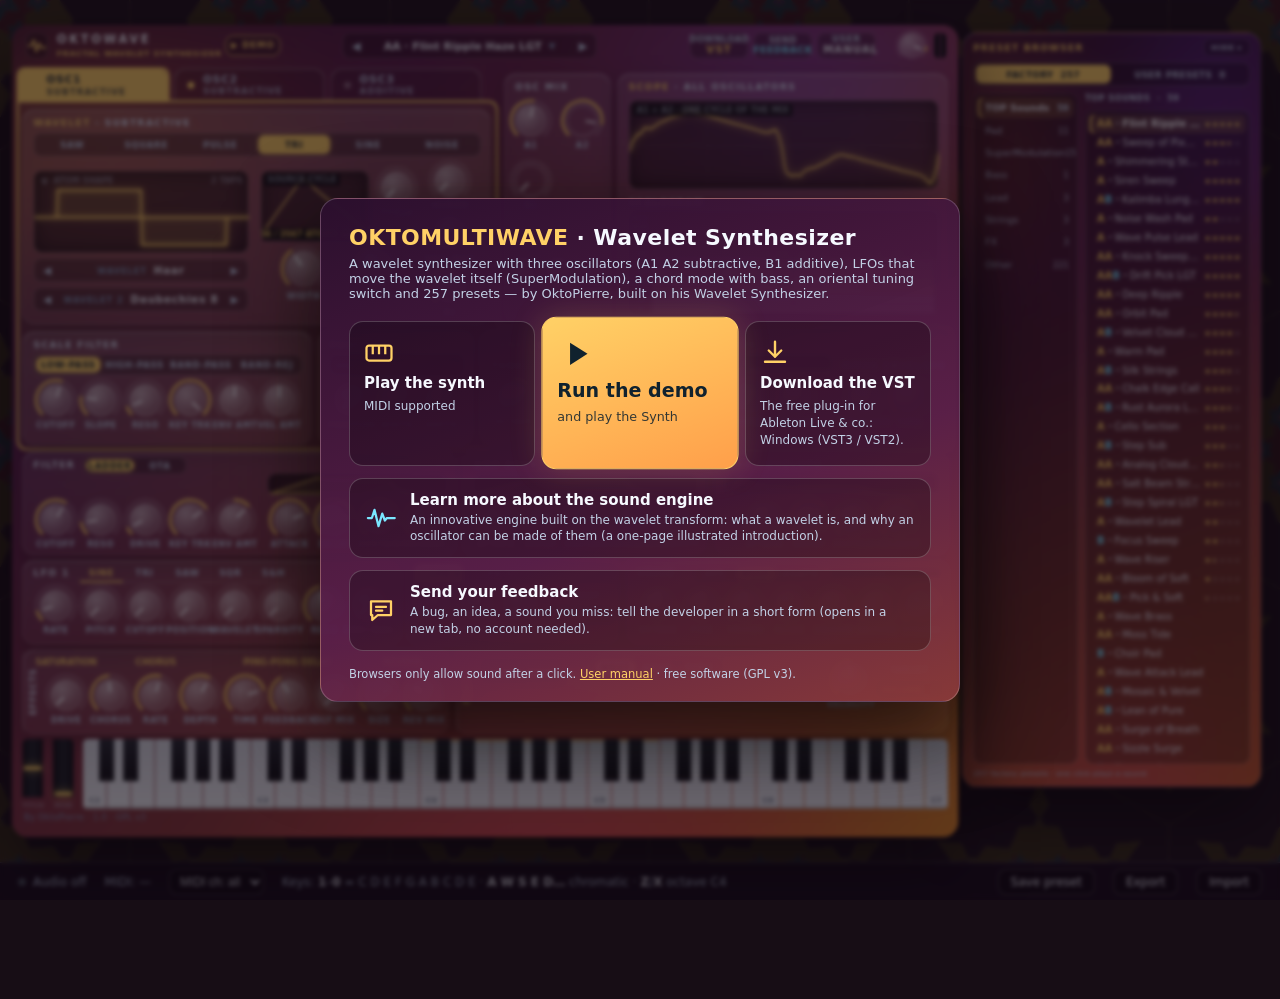
==== commit de5e0753: "OktoWave 1.0 (technical version 1.0.14): LGT presets lighter on the computer, HIGH_CPU originals and" ====
--- a/web/index.html
+++ b/web/index.html
@@ -31,15 +31,15 @@
 <div id="start-overlay">
   <div class="welcome" role="dialog" aria-modal="true" aria-labelledby="w-title" aria-describedby="w-sub">
     <h1 id="w-title"><span>OKTOMULTIWAVE</span> · Wavelet Synthesizer</h1>
-    <p id="w-sub" class="sub">A wavelet synthesizer with three oscillators (A1 A2 subtractive, B1 additive), LFOs that move the wavelet itself (SuperModulation), a chord mode with bass, an oriental tuning switch and 237 presets — by OktoPierre, built on his Wavelet Synthesizer.</p>
+    <p id="w-sub" class="sub">A wavelet synthesizer with three oscillators (A1 A2 subtractive, B1 additive), LFOs that move the wavelet itself (SuperModulation), a chord mode with bass, an oriental tuning switch and 257 presets — by OktoPierre, built on his Wavelet Synthesizer.</p>
     <div class="choices">
       <button id="start-btn" class="choice">
         <svg viewBox="0 0 24 24" aria-hidden="true"><rect x="2" y="6" width="20" height="12" rx="2" fill="none" stroke="currentColor" stroke-width="1.8"/><path d="M7 6v7M12 6v7M17 6v7" stroke="currentColor" stroke-width="1.8"/></svg>
         <b>Play the synth</b><small>MIDI supported</small></button>
-      <!-- version 1.0.14 (the owner: "mets Run the demo au milieu, pour le mettre bien en valeur, je veux que les gens cliquent sur Run demo") -->
+      <!-- version 1.0.14 (the owner: "mets Run the demo au milieu, pour le mettre bien en valeur"; then "Run the demo" with "and play the Synth" written smaller under it, no text on the piece: only the main information on this page) -->
       <button id="w-demo" class="choice main demo">
         <svg viewBox="0 0 24 24" aria-hidden="true"><path d="M8 5v14l11-7z" fill="currentColor"/></svg>
-        <b>Run the demo</b><small>Hear what it can do: a tour of the presets on Beethoven’s <i>Appassionata</i>, about 2 min.</small></button>
+        <b>Run the demo</b><small>and play the Synth</small></button>
       <a id="w-vst" class="choice dl" href="https://github.com/PierreArnaudGUYOT/Free-Wavelet-Synthesizer-VST/releases/latest" target="_blank" rel="noopener">
         <svg viewBox="0 0 24 24" aria-hidden="true"><path d="M12 3v12m0 0l-5-5m5 5l5-5M4 19h16" fill="none" stroke="currentColor" stroke-width="1.9" stroke-linecap="round"/></svg>
         <b>Download the VST</b><small>The free plug-in for Ableton Live &amp; co.: Windows (VST3 / VST2).</small></a>
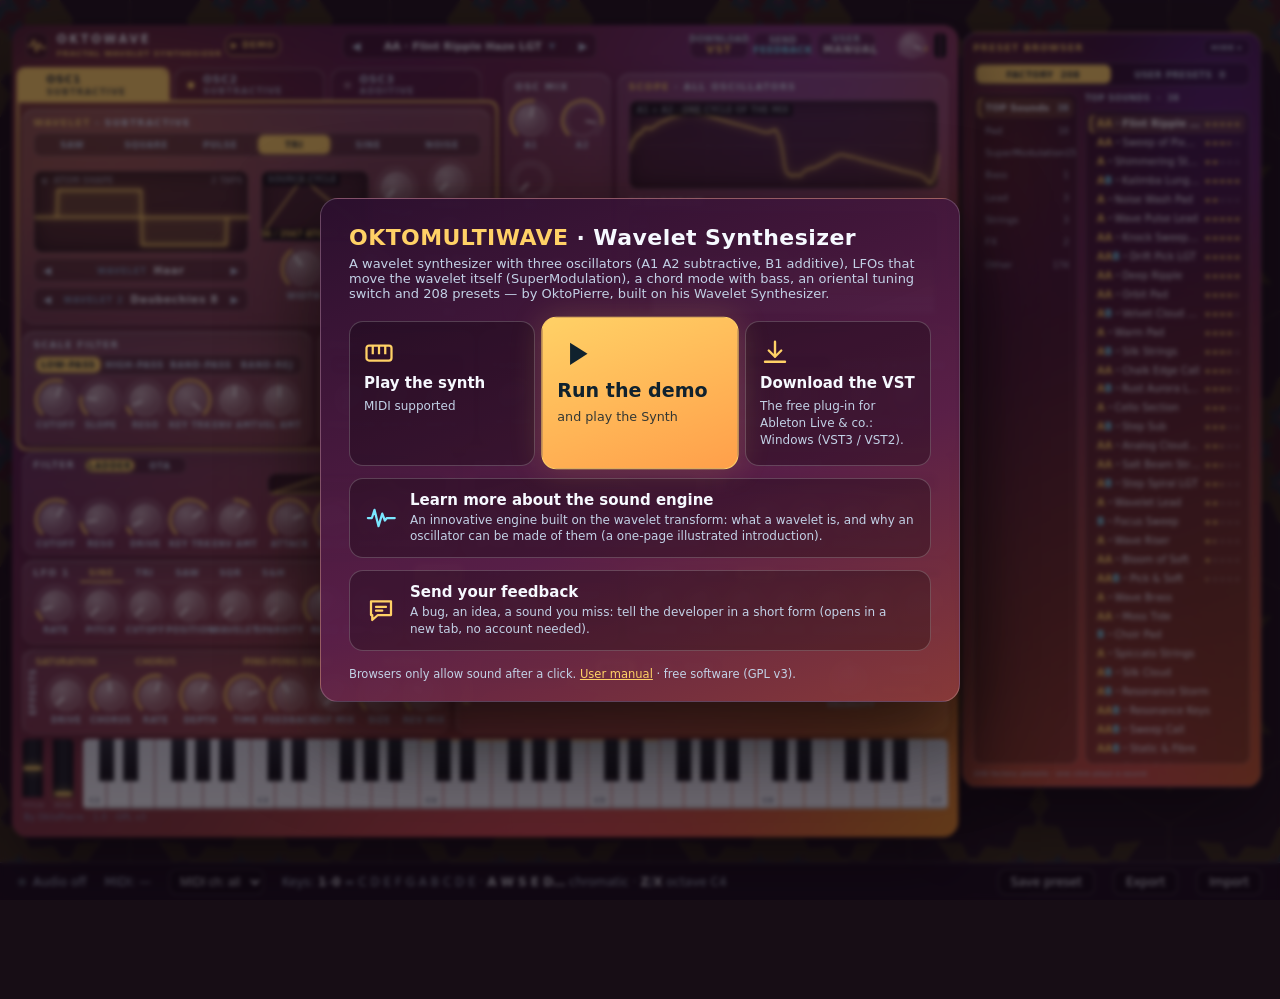
==== commit e212cdea: "OktoWave 1.0 (technical version 1.0.15): a look-ahead limiter at the output, the author's own sounds" ====
--- a/web/index.html
+++ b/web/index.html
@@ -31,7 +31,7 @@
 <div id="start-overlay">
   <div class="welcome" role="dialog" aria-modal="true" aria-labelledby="w-title" aria-describedby="w-sub">
     <h1 id="w-title"><span>OKTOMULTIWAVE</span> · Wavelet Synthesizer</h1>
-    <p id="w-sub" class="sub">A wavelet synthesizer with three oscillators (A1 A2 subtractive, B1 additive), LFOs that move the wavelet itself (SuperModulation), a chord mode with bass, an oriental tuning switch and 257 presets — by OktoPierre, built on his Wavelet Synthesizer.</p>
+    <p id="w-sub" class="sub">A wavelet synthesizer with three oscillators (A1 A2 subtractive, B1 additive), LFOs that move the wavelet itself (SuperModulation), a chord mode with bass, an oriental tuning switch and 208 presets — by OktoPierre, built on his Wavelet Synthesizer.</p>
     <div class="choices">
       <button id="start-btn" class="choice">
         <svg viewBox="0 0 24 24" aria-hidden="true"><rect x="2" y="6" width="20" height="12" rx="2" fill="none" stroke="currentColor" stroke-width="1.8"/><path d="M7 6v7M12 6v7M17 6v7" stroke="currentColor" stroke-width="1.8"/></svg>
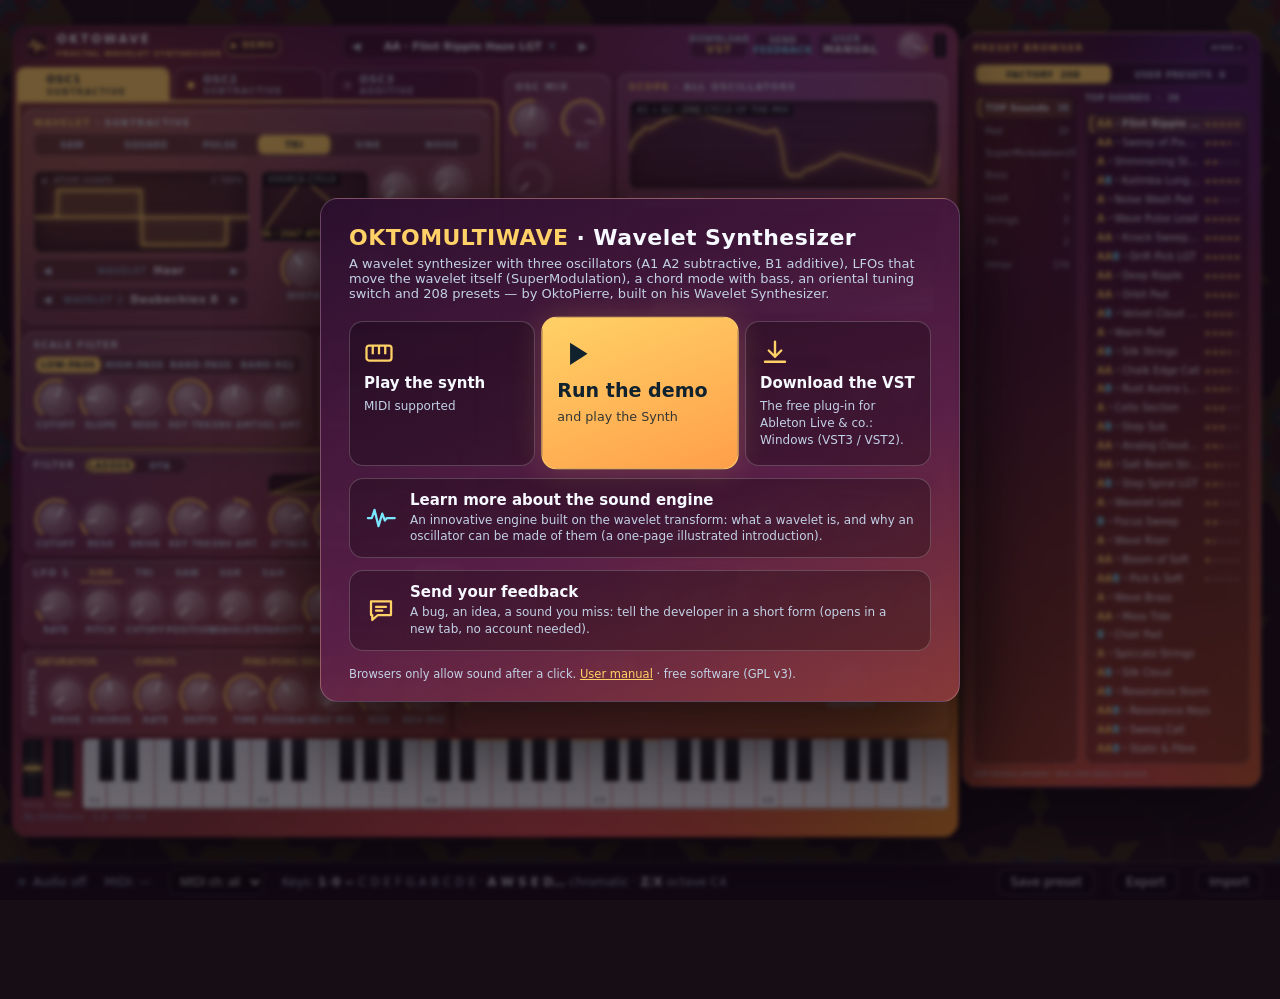
==== commit 8d9d1cc7: "OktoWave web update 2026-10-23 (web app only; the plug-in stays 1.0.15): the web app runs the C++ en" ====
--- a/web/index.html
+++ b/web/index.html
@@ -69,6 +69,7 @@
 <script src="js/spec.js"></script>
 <script src="js/core.js"></script>
 <script src="js/worklet.js"></script>
+<script src="js/wasm_engine.js"></script>
 <script src="js/ui.js"></script>
 <script src="js/demo_data.js"></script>
 <script src="js/demo.js"></script>
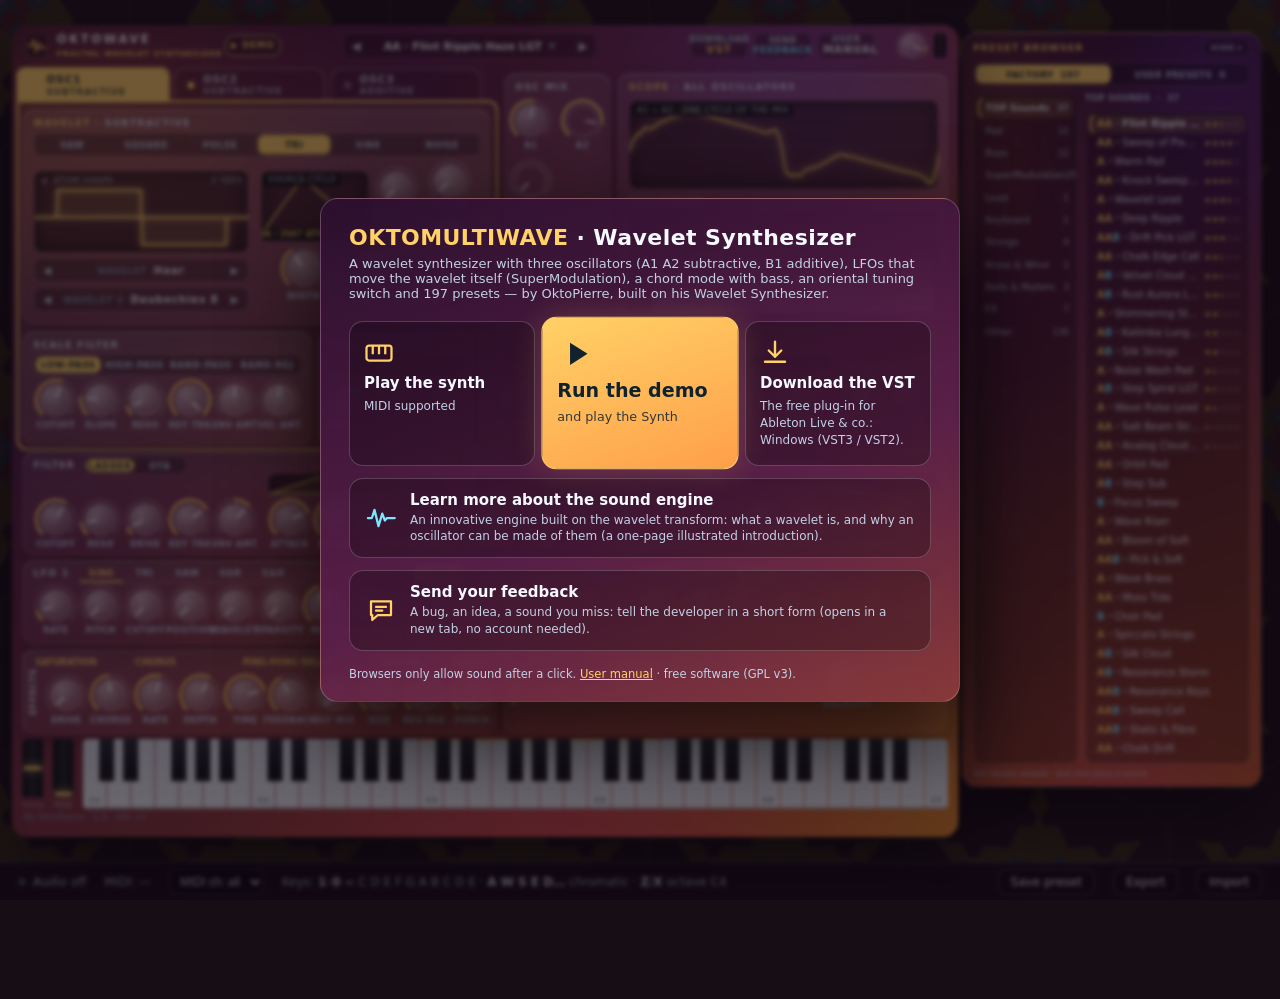
==== commit 42872726: "OktoWave web update 2026-10-23 (web app only; the plug-in stays 1.0.16): the author's new preset lis" ====
--- a/web/index.html
+++ b/web/index.html
@@ -31,7 +31,7 @@
 <div id="start-overlay">
   <div class="welcome" role="dialog" aria-modal="true" aria-labelledby="w-title" aria-describedby="w-sub">
     <h1 id="w-title"><span>OKTOMULTIWAVE</span> · Wavelet Synthesizer</h1>
-    <p id="w-sub" class="sub">A wavelet synthesizer with three oscillators (A1 A2 subtractive, B1 additive), LFOs that move the wavelet itself (SuperModulation), a chord mode with bass, an oriental tuning switch and 208 presets — by OktoPierre, built on his Wavelet Synthesizer.</p>
+    <p id="w-sub" class="sub">A wavelet synthesizer with three oscillators (A1 A2 subtractive, B1 additive), LFOs that move the wavelet itself (SuperModulation), a chord mode with bass, an oriental tuning switch and 197 presets — by OktoPierre, built on his Wavelet Synthesizer.</p>
     <div class="choices">
       <button id="start-btn" class="choice">
         <svg viewBox="0 0 24 24" aria-hidden="true"><rect x="2" y="6" width="20" height="12" rx="2" fill="none" stroke="currentColor" stroke-width="1.8"/><path d="M7 6v7M12 6v7M17 6v7" stroke="currentColor" stroke-width="1.8"/></svg>
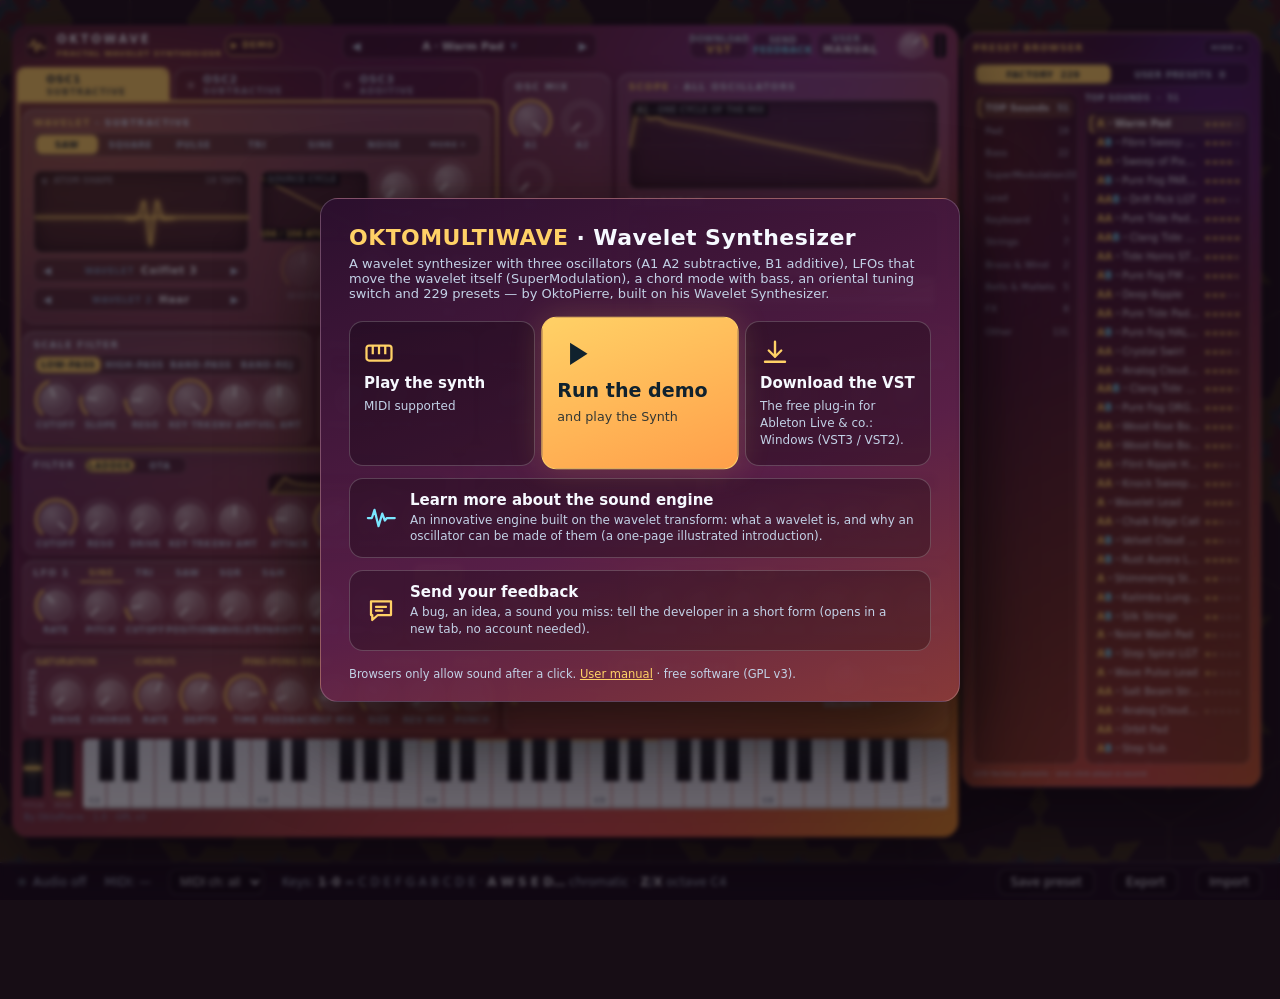
==== commit 6b70de34: "OktoWave 1.0 (technical version 1.0.17): the plug-in named Okto Fractal Wavelet, your sounds kept in" ====
--- a/web/index.html
+++ b/web/index.html
@@ -31,7 +31,7 @@
 <div id="start-overlay">
   <div class="welcome" role="dialog" aria-modal="true" aria-labelledby="w-title" aria-describedby="w-sub">
     <h1 id="w-title"><span>OKTOMULTIWAVE</span> · Wavelet Synthesizer</h1>
-    <p id="w-sub" class="sub">A wavelet synthesizer with three oscillators (A1 A2 subtractive, B1 additive), LFOs that move the wavelet itself (SuperModulation), a chord mode with bass, an oriental tuning switch and 197 presets — by OktoPierre, built on his Wavelet Synthesizer.</p>
+    <p id="w-sub" class="sub">A wavelet synthesizer with three oscillators (A1 A2 subtractive, B1 additive), LFOs that move the wavelet itself (SuperModulation), a chord mode with bass, an oriental tuning switch and 229 presets — by OktoPierre, built on his Wavelet Synthesizer.</p>
     <div class="choices">
       <button id="start-btn" class="choice">
         <svg viewBox="0 0 24 24" aria-hidden="true"><rect x="2" y="6" width="20" height="12" rx="2" fill="none" stroke="currentColor" stroke-width="1.8"/><path d="M7 6v7M12 6v7M17 6v7" stroke="currentColor" stroke-width="1.8"/></svg>
--- a/web/css/synth.css
+++ b/web/css/synth.css
@@ -126,6 +126,9 @@
   border-radius: 7px; cursor: pointer; padding: 0; }
 .seg button:hover { color: var(--text); background: rgba(255,255,255,0.08); }
 .seg button.on { color: var(--on-accent); background: var(--accent); box-shadow: 0 0 12px var(--accent-soft); }
+/* version 1.0.17: MORE ▾, the last button of a selector with many choices (the 20 new source waves): a native list lies over it, invisible */
+.seg button.segmore { position: relative; white-space: nowrap; overflow: hidden; text-overflow: ellipsis; font-size: 9px; }
+.seg button.segmore select.segmore-list { position: absolute; inset: 0; width: 100%; height: 100%; opacity: 0; cursor: pointer; }
 /* beta 0.3: the folder tabs of the oscillators and the L-shaped plate behind the cards of the oscillator shown */
 .osctabs { z-index: 3; }
 /* Crépuscule: the folder tab of the oscillator shown and the plate under its cards are ONE flat outline: the accent colour, solid, 2.5 px, no glow, a flat 10 % tint inside
